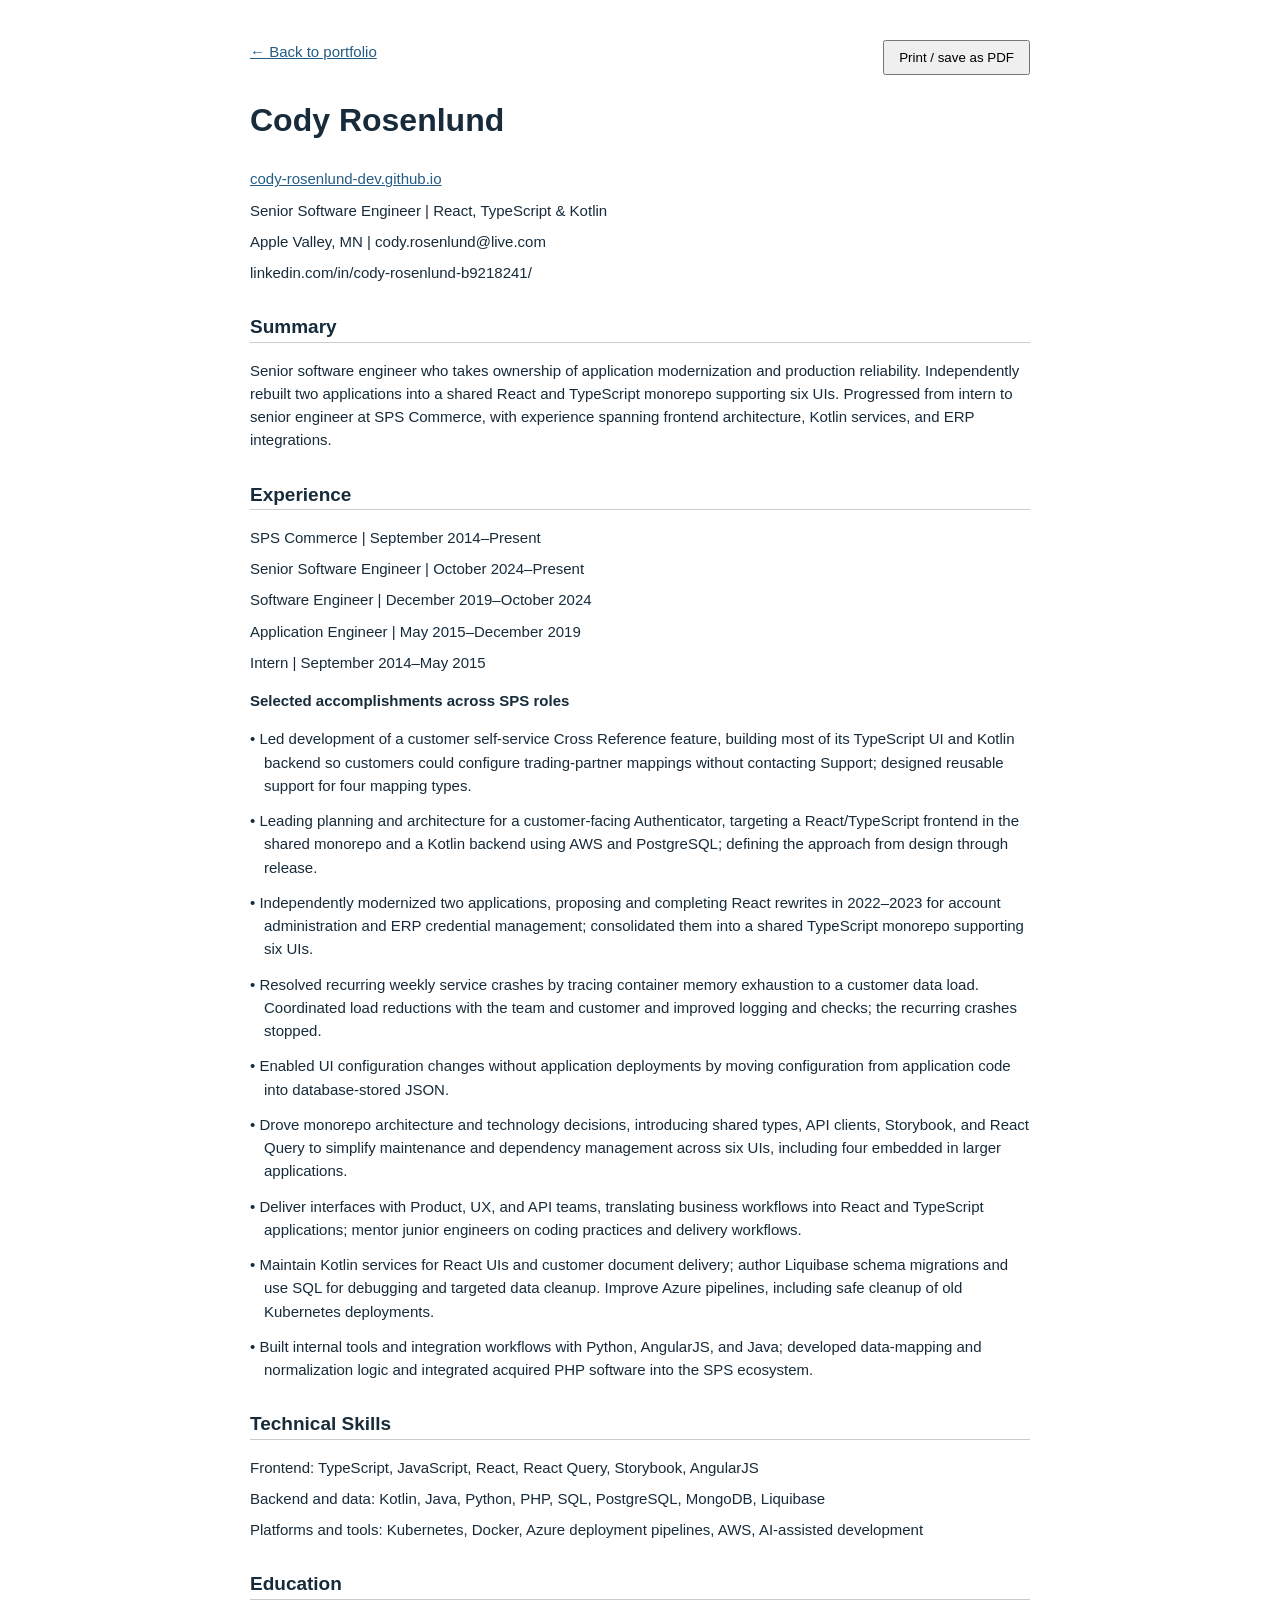
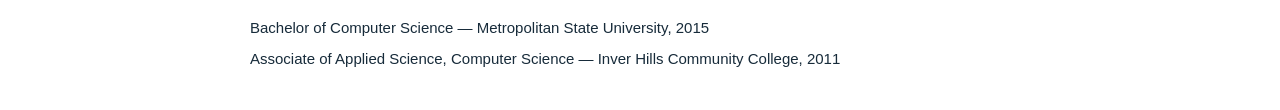
==== resume.html @ e1e16164 "Publish initial professional portfolio and resume" ====
<!doctype html><html lang="en"><head><meta charset="utf-8"><meta name="viewport" content="width=device-width,initial-scale=1"><title>Cody Rosenlund — Resume</title><style>body{font:15px/1.55 Arial,sans-serif;color:#172b3a;max-width:780px;margin:40px auto;padding:0 24px}h1{font-size:32px}h2{font-size:19px;border-bottom:1px solid #ccc;margin-top:28px}h3{font-size:15px}p{margin:8px 0}.bullet{padding-left:14px;text-indent:-14px;margin:12px 0}nav{display:flex;justify-content:space-between}a{color:#245c86}button{padding:8px 14px;cursor:pointer}@media print{nav{display:none}body{margin:0;font-size:10pt}h2{break-after:avoid}p{break-inside:avoid}@page{margin:16mm}}</style></head><body><nav><a href="index.html">← Back to portfolio</a><button onclick="window.print()">Print / save as PDF</button></nav><h1>Cody Rosenlund</h1><p><a href="https://cody-rosenlund-dev.github.io/">cody-rosenlund-dev.github.io</a></p><p>Senior Software Engineer | React, TypeScript &amp; Kotlin</p><p>Apple Valley, MN  |  cody.rosenlund@live.com</p><p>linkedin.com/in/cody-rosenlund-b9218241/</p><h2>Summary</h2><p>Senior software engineer who takes ownership of application modernization and production reliability. Independently rebuilt two applications into a shared React and TypeScript monorepo supporting six UIs. Progressed from intern to senior engineer at SPS Commerce, with experience spanning frontend architecture, Kotlin services, and ERP integrations.</p><h2>Experience</h2><p>SPS Commerce  |  September 2014–Present</p><p>Senior Software Engineer  |  October 2024–Present</p><p>Software Engineer  |  December 2019–October 2024</p><p>Application Engineer  |  May 2015–December 2019</p><p>Intern  |  September 2014–May 2015</p><h3>Selected accomplishments across SPS roles</h3><p class="bullet">• Led development of a customer self-service Cross Reference feature, building most of its TypeScript UI and Kotlin backend so customers could configure trading-partner mappings without contacting Support; designed reusable support for four mapping types.</p><p class="bullet">• Leading planning and architecture for a customer-facing Authenticator, targeting a React/TypeScript frontend in the shared monorepo and a Kotlin backend using AWS and PostgreSQL; defining the approach from design through release.</p><p class="bullet">• Independently modernized two applications, proposing and completing React rewrites in 2022–2023 for account administration and ERP credential management; consolidated them into a shared TypeScript monorepo supporting six UIs.</p><p class="bullet">• Resolved recurring weekly service crashes by tracing container memory exhaustion to a customer data load. Coordinated load reductions with the team and customer and improved logging and checks; the recurring crashes stopped.</p><p class="bullet">• Enabled UI configuration changes without application deployments by moving configuration from application code into database-stored JSON.</p><p class="bullet">• Drove monorepo architecture and technology decisions, introducing shared types, API clients, Storybook, and React Query to simplify maintenance and dependency management across six UIs, including four embedded in larger applications.</p><p class="bullet">• Deliver interfaces with Product, UX, and API teams, translating business workflows into React and TypeScript applications; mentor junior engineers on coding practices and delivery workflows.</p><p class="bullet">• Maintain Kotlin services for React UIs and customer document delivery; author Liquibase schema migrations and use SQL for debugging and targeted data cleanup. Improve Azure pipelines, including safe cleanup of old Kubernetes deployments.</p><p class="bullet">• Built internal tools and integration workflows with Python, AngularJS, and Java; developed data-mapping and normalization logic and integrated acquired PHP software into the SPS ecosystem.</p><h2>Technical Skills</h2><p>Frontend: TypeScript, JavaScript, React, React Query, Storybook, AngularJS</p><p>Backend and data: Kotlin, Java, Python, PHP, SQL, PostgreSQL, MongoDB, Liquibase</p><p>Platforms and tools: Kubernetes, Docker, Azure deployment pipelines, AWS, AI-assisted development</p><h2>Education</h2><p>Bachelor of Computer Science — Metropolitan State University, 2015</p><p>Associate of Applied Science, Computer Science — Inver Hills Community College, 2011</p></body></html>
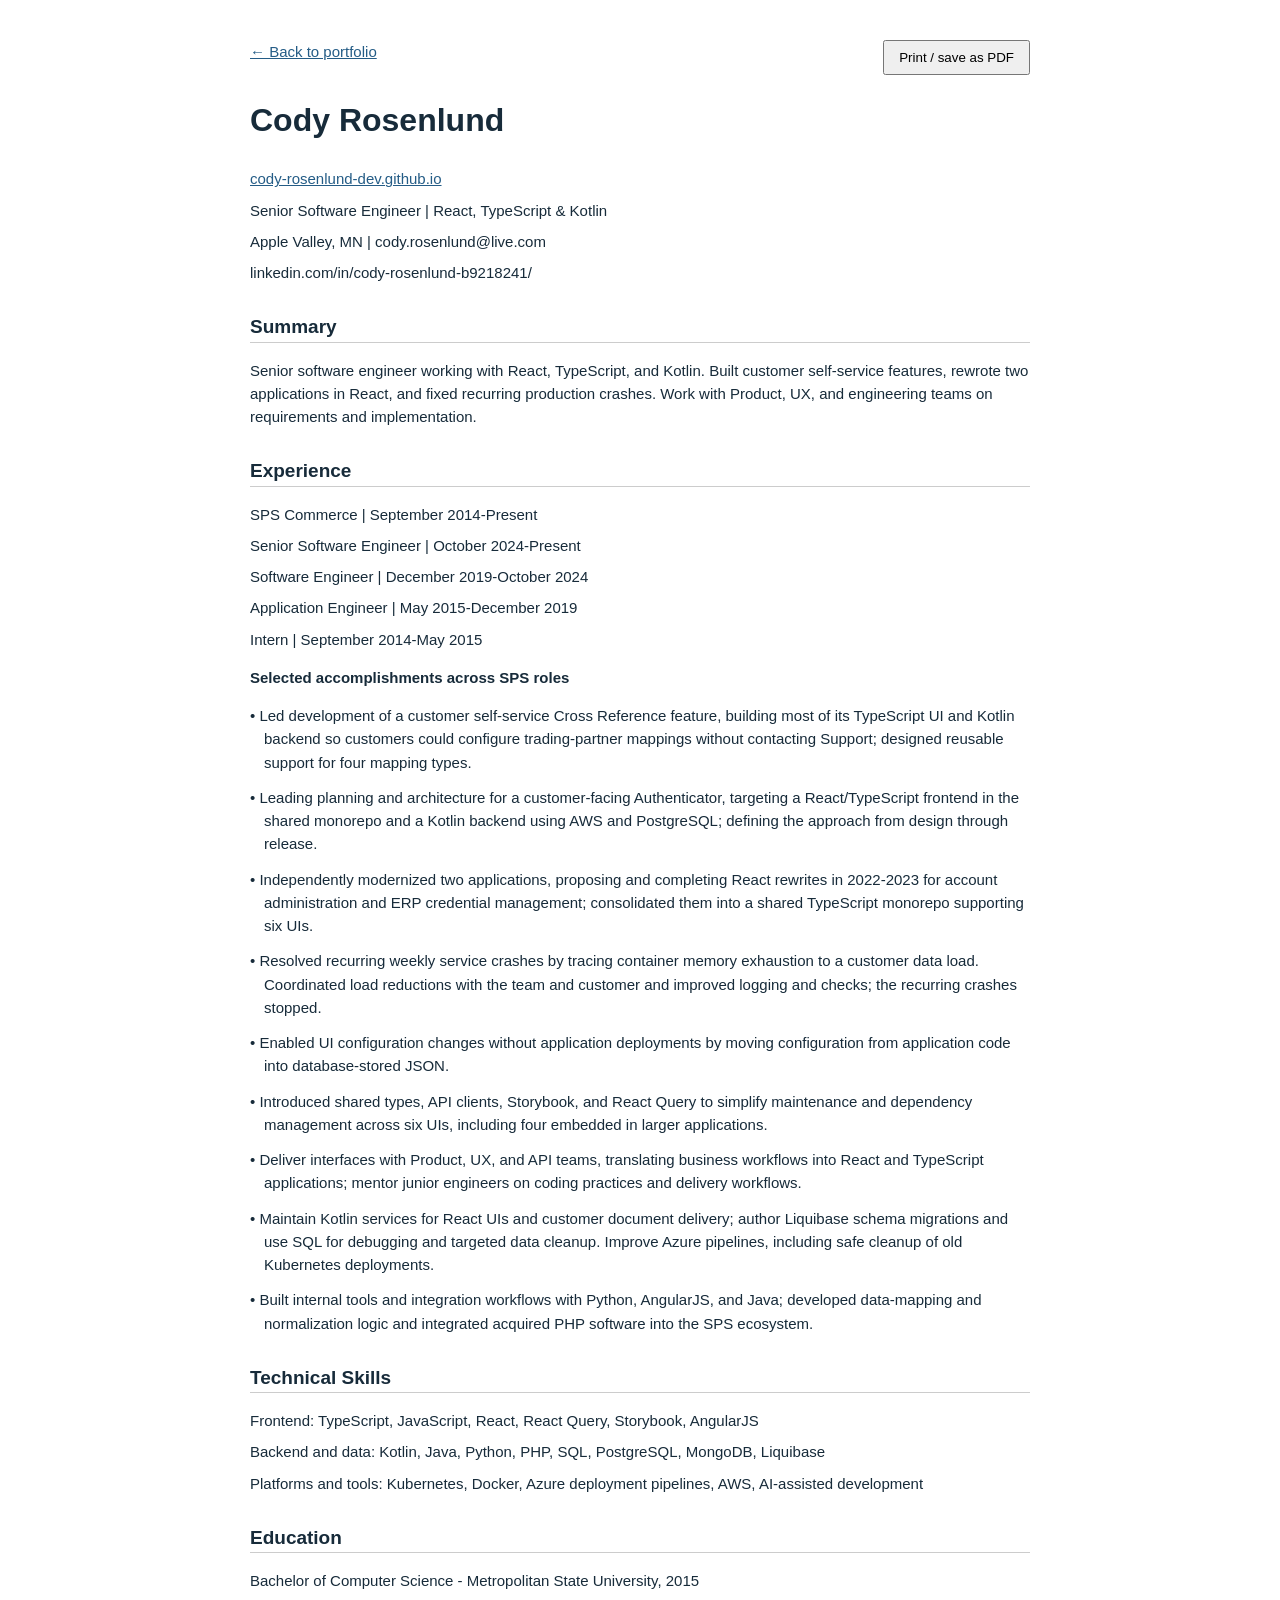
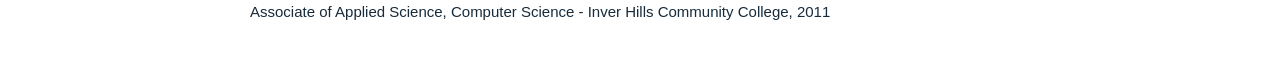
==== commit 33329be0: "Use direct wording and simple punctuation in portfolio and resume" ====
--- a/resume.html
+++ b/resume.html
@@ -1 +1 @@
-<!doctype html><html lang="en"><head><meta charset="utf-8"><meta name="viewport" content="width=device-width,initial-scale=1"><title>Cody Rosenlund — Resume</title><style>body{font:15px/1.55 Arial,sans-serif;color:#172b3a;max-width:780px;margin:40px auto;padding:0 24px}h1{font-size:32px}h2{font-size:19px;border-bottom:1px solid #ccc;margin-top:28px}h3{font-size:15px}p{margin:8px 0}.bullet{padding-left:14px;text-indent:-14px;margin:12px 0}nav{display:flex;justify-content:space-between}a{color:#245c86}button{padding:8px 14px;cursor:pointer}@media print{nav{display:none}body{margin:0;font-size:10pt}h2{break-after:avoid}p{break-inside:avoid}@page{margin:16mm}}</style></head><body><nav><a href="index.html">← Back to portfolio</a><button onclick="window.print()">Print / save as PDF</button></nav><h1>Cody Rosenlund</h1><p><a href="https://cody-rosenlund-dev.github.io/">cody-rosenlund-dev.github.io</a></p><p>Senior Software Engineer | React, TypeScript &amp; Kotlin</p><p>Apple Valley, MN  |  cody.rosenlund@live.com</p><p>linkedin.com/in/cody-rosenlund-b9218241/</p><h2>Summary</h2><p>Senior software engineer who takes ownership of application modernization and production reliability. Independently rebuilt two applications into a shared React and TypeScript monorepo supporting six UIs. Progressed from intern to senior engineer at SPS Commerce, with experience spanning frontend architecture, Kotlin services, and ERP integrations.</p><h2>Experience</h2><p>SPS Commerce  |  September 2014–Present</p><p>Senior Software Engineer  |  October 2024–Present</p><p>Software Engineer  |  December 2019–October 2024</p><p>Application Engineer  |  May 2015–December 2019</p><p>Intern  |  September 2014–May 2015</p><h3>Selected accomplishments across SPS roles</h3><p class="bullet">• Led development of a customer self-service Cross Reference feature, building most of its TypeScript UI and Kotlin backend so customers could configure trading-partner mappings without contacting Support; designed reusable support for four mapping types.</p><p class="bullet">• Leading planning and architecture for a customer-facing Authenticator, targeting a React/TypeScript frontend in the shared monorepo and a Kotlin backend using AWS and PostgreSQL; defining the approach from design through release.</p><p class="bullet">• Independently modernized two applications, proposing and completing React rewrites in 2022–2023 for account administration and ERP credential management; consolidated them into a shared TypeScript monorepo supporting six UIs.</p><p class="bullet">• Resolved recurring weekly service crashes by tracing container memory exhaustion to a customer data load. Coordinated load reductions with the team and customer and improved logging and checks; the recurring crashes stopped.</p><p class="bullet">• Enabled UI configuration changes without application deployments by moving configuration from application code into database-stored JSON.</p><p class="bullet">• Drove monorepo architecture and technology decisions, introducing shared types, API clients, Storybook, and React Query to simplify maintenance and dependency management across six UIs, including four embedded in larger applications.</p><p class="bullet">• Deliver interfaces with Product, UX, and API teams, translating business workflows into React and TypeScript applications; mentor junior engineers on coding practices and delivery workflows.</p><p class="bullet">• Maintain Kotlin services for React UIs and customer document delivery; author Liquibase schema migrations and use SQL for debugging and targeted data cleanup. Improve Azure pipelines, including safe cleanup of old Kubernetes deployments.</p><p class="bullet">• Built internal tools and integration workflows with Python, AngularJS, and Java; developed data-mapping and normalization logic and integrated acquired PHP software into the SPS ecosystem.</p><h2>Technical Skills</h2><p>Frontend: TypeScript, JavaScript, React, React Query, Storybook, AngularJS</p><p>Backend and data: Kotlin, Java, Python, PHP, SQL, PostgreSQL, MongoDB, Liquibase</p><p>Platforms and tools: Kubernetes, Docker, Azure deployment pipelines, AWS, AI-assisted development</p><h2>Education</h2><p>Bachelor of Computer Science — Metropolitan State University, 2015</p><p>Associate of Applied Science, Computer Science — Inver Hills Community College, 2011</p></body></html>+<!doctype html><html lang="en"><head><meta charset="utf-8"><meta name="viewport" content="width=device-width,initial-scale=1"><title>Cody Rosenlund  -  Resume</title><style>body{font:15px/1.55 Arial,sans-serif;color:#172b3a;max-width:780px;margin:40px auto;padding:0 24px}h1{font-size:32px}h2{font-size:19px;border-bottom:1px solid #ccc;margin-top:28px}h3{font-size:15px}p{margin:8px 0}.bullet{padding-left:14px;text-indent:-14px;margin:12px 0}nav{display:flex;justify-content:space-between}a{color:#245c86}button{padding:8px 14px;cursor:pointer}@media print{nav{display:none}body{margin:0;font-size:10pt}h2{break-after:avoid}p{break-inside:avoid}@page{margin:16mm}}</style></head><body><nav><a href="index.html">← Back to portfolio</a><button onclick="window.print()">Print / save as PDF</button></nav><h1>Cody Rosenlund</h1><p><a href="https://cody-rosenlund-dev.github.io/">cody-rosenlund-dev.github.io</a></p><p>Senior Software Engineer | React, TypeScript &amp; Kotlin</p><p>Apple Valley, MN  |  cody.rosenlund@live.com</p><p>linkedin.com/in/cody-rosenlund-b9218241/</p><h2>Summary</h2><p>Senior software engineer working with React, TypeScript, and Kotlin. Built customer self-service features, rewrote two applications in React, and fixed recurring production crashes. Work with Product, UX, and engineering teams on requirements and implementation.</p><h2>Experience</h2><p>SPS Commerce  |  September 2014-Present</p><p>Senior Software Engineer  |  October 2024-Present</p><p>Software Engineer  |  December 2019-October 2024</p><p>Application Engineer  |  May 2015-December 2019</p><p>Intern  |  September 2014-May 2015</p><h3>Selected accomplishments across SPS roles</h3><p class="bullet">• Led development of a customer self-service Cross Reference feature, building most of its TypeScript UI and Kotlin backend so customers could configure trading-partner mappings without contacting Support; designed reusable support for four mapping types.</p><p class="bullet">• Leading planning and architecture for a customer-facing Authenticator, targeting a React/TypeScript frontend in the shared monorepo and a Kotlin backend using AWS and PostgreSQL; defining the approach from design through release.</p><p class="bullet">• Independently modernized two applications, proposing and completing React rewrites in 2022-2023 for account administration and ERP credential management; consolidated them into a shared TypeScript monorepo supporting six UIs.</p><p class="bullet">• Resolved recurring weekly service crashes by tracing container memory exhaustion to a customer data load. Coordinated load reductions with the team and customer and improved logging and checks; the recurring crashes stopped.</p><p class="bullet">• Enabled UI configuration changes without application deployments by moving configuration from application code into database-stored JSON.</p><p class="bullet">• Introduced shared types, API clients, Storybook, and React Query to simplify maintenance and dependency management across six UIs, including four embedded in larger applications.</p><p class="bullet">• Deliver interfaces with Product, UX, and API teams, translating business workflows into React and TypeScript applications; mentor junior engineers on coding practices and delivery workflows.</p><p class="bullet">• Maintain Kotlin services for React UIs and customer document delivery; author Liquibase schema migrations and use SQL for debugging and targeted data cleanup. Improve Azure pipelines, including safe cleanup of old Kubernetes deployments.</p><p class="bullet">• Built internal tools and integration workflows with Python, AngularJS, and Java; developed data-mapping and normalization logic and integrated acquired PHP software into the SPS ecosystem.</p><h2>Technical Skills</h2><p>Frontend: TypeScript, JavaScript, React, React Query, Storybook, AngularJS</p><p>Backend and data: Kotlin, Java, Python, PHP, SQL, PostgreSQL, MongoDB, Liquibase</p><p>Platforms and tools: Kubernetes, Docker, Azure deployment pipelines, AWS, AI-assisted development</p><h2>Education</h2><p>Bachelor of Computer Science  -  Metropolitan State University, 2015</p><p>Associate of Applied Science, Computer Science  -  Inver Hills Community College, 2011</p></body></html>
